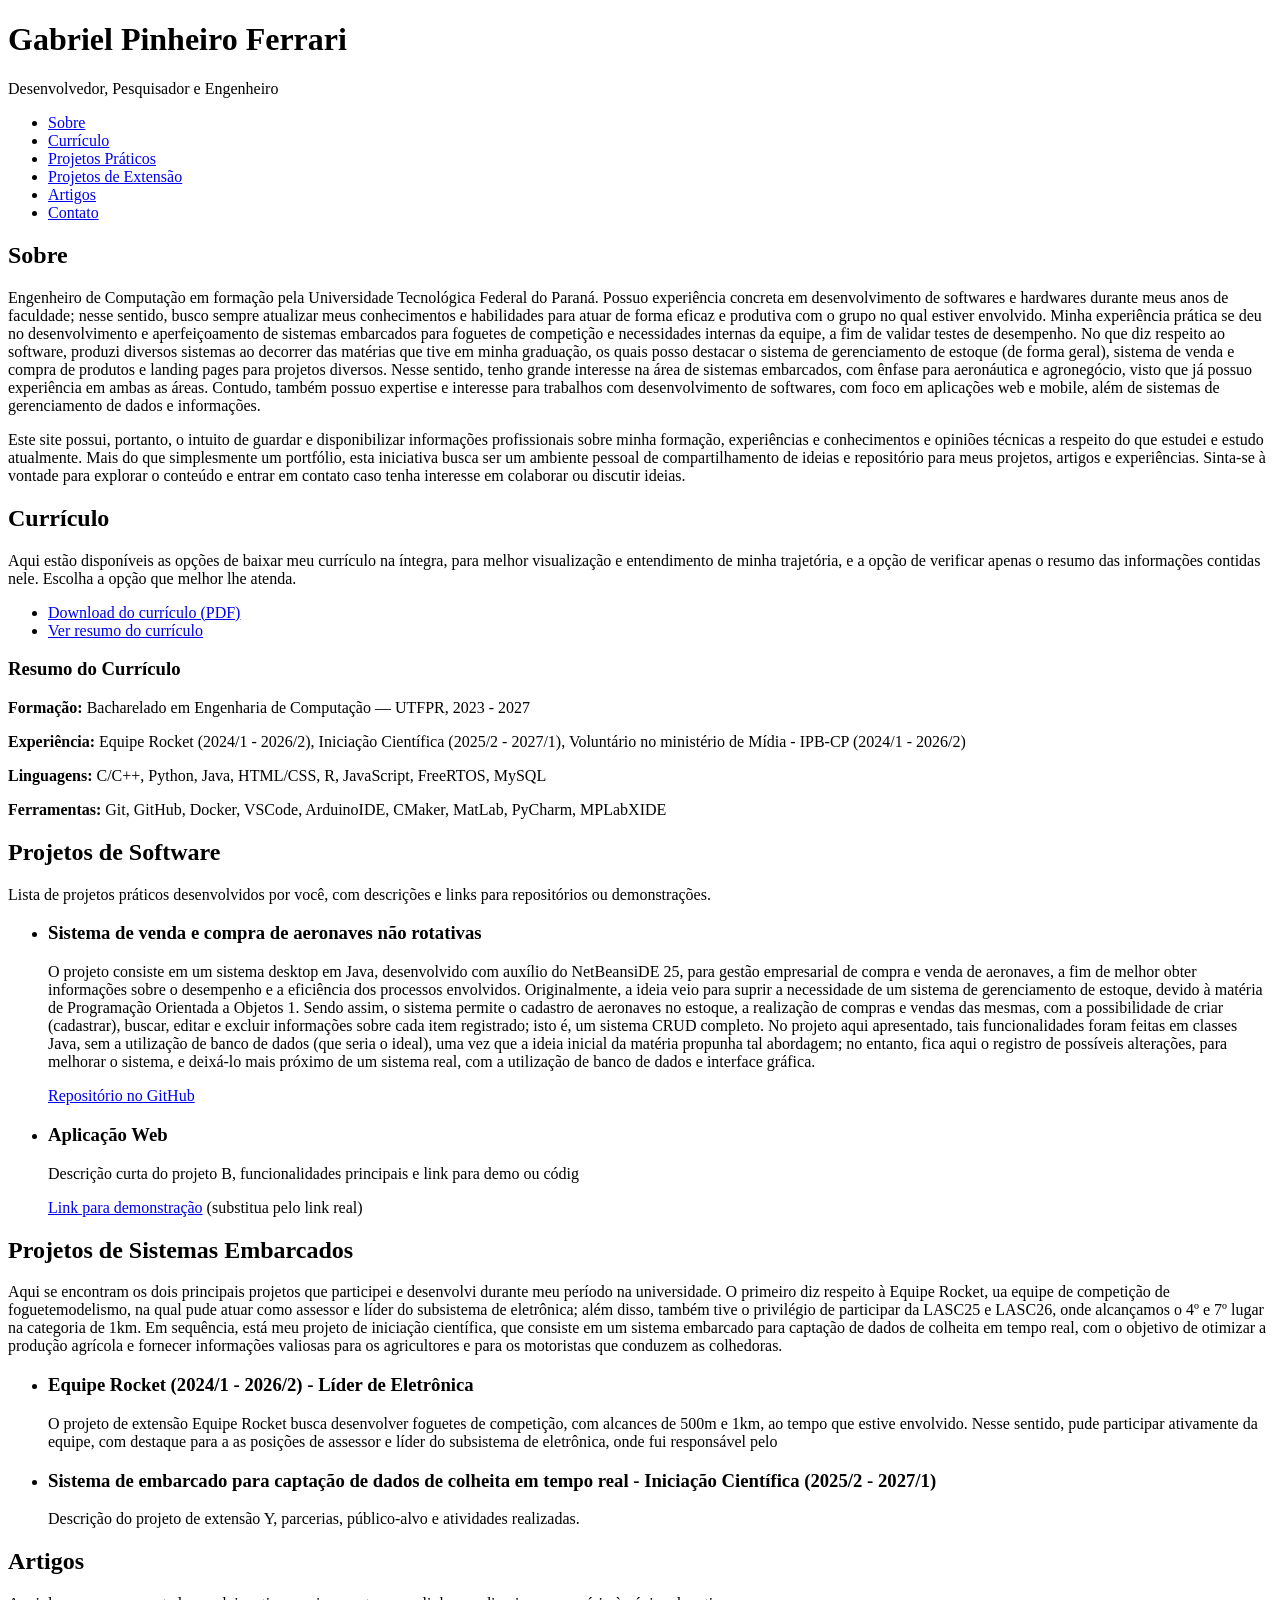
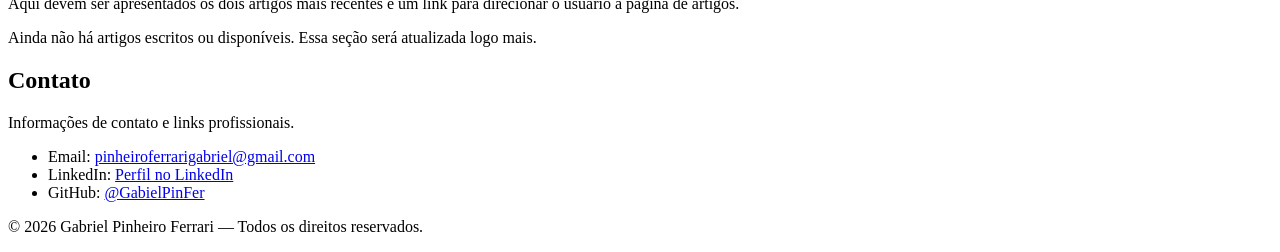
==== Portfolio/index.html @ cd1ccbd6 "Add files via upload" ====
<!DOCTYPE html>

<html lang="pt-BR">
	<head>
		<meta charset="UTF-8">
		<meta name="viewport" content="width=device-width,initial-scale=1">
		<title>Página Pessoal — Gabriel Pinheiro Ferrari</title>
		<meta name="description" content="Página pessoal de Gabriel Pinheiro Ferrari — currículo, projetos práticos e projetos de extensão.">
	</head>
    
	<body>
		<header>
			<h1>Gabriel Pinheiro Ferrari</h1>
			<p>Desenvolvedor, Pesquisador e Engenheiro</p>
			<nav aria-label="Navegação principal">
				<ul>
					<li><a href="#sobre">Sobre</a></li>
					<li><a href="#curriculo">Currículo</a></li>
					<li><a href="#projetos-praticos">Projetos Práticos</a></li>
					<li><a href="#projetos-extensao">Projetos de Extensão</a></li>
                    <li><a href="#artigos">Artigos</a></li>
					<li><a href="#contato">Contato</a></li>
				</ul>
			</nav>
		</header>

		<main>
			<section id="sobre">
				<h2>Sobre</h2>
				<p>
					Engenheiro de Computação em formação pela Universidade Tecnológica Federal do Paraná. Possuo experiência concreta em desenvolvimento de softwares e hardwares durante meus anos de faculdade;
					nesse sentido, busco sempre atualizar meus conhecimentos e habilidades para atuar de forma eficaz e produtiva com o grupo no qual estiver envolvido. Minha experiência prática se deu no desenvolvimento e aperfeiçoamento de 
					sistemas embarcados para foguetes de competição e necessidades internas da equipe, a fim de validar testes de desempenho. No que diz respeito ao software, produzi diversos sistemas ao decorrer das matérias
					que tive em minha graduação, os quais posso destacar o sistema de gerenciamento de estoque (de forma geral), sistema de venda e compra de produtos e landing pages para projetos diversos.
					Nesse sentido, tenho grande interesse na área de sistemas embarcados, com ênfase para aeronáutica e agronegócio, visto que já possuo experiência em ambas as áreas. Contudo, também possuo expertise e interesse
					para trabalhos com desenvolvimento de softwares, com foco em aplicações web e mobile, além de sistemas de gerenciamento de dados e informações.
				</p>
				<p>
					Este site possui, portanto, o intuito de guardar e disponibilizar informações profissionais sobre minha formação, experiências e conhecimentos e opiniões técnicas a respeito do que estudei e estudo atualmente.
					Mais do que simplesmente um portfólio, esta iniciativa busca ser um ambiente pessoal de compartilhamento de ideias e repositório para meus projetos, artigos e experiências. Sinta-se à vontade para explorar o 
					conteúdo e entrar em contato caso tenha interesse em colaborar ou discutir ideias.
				</p>
			</section>

			<section id="curriculo">
				<h2>Currículo</h2>
				<p>Aqui estão disponíveis as opções de baixar meu currículo na íntegra, para melhor visualização e entendimento de minha trajetória, e a opção de verificar apenas o resumo das informações contidas nele. Escolha a opção 
					que melhor lhe atenda.
				</p>
				<ul>
					<li><a href="CurriculoGPF.pdf" download>Download do currículo (PDF)</a></li>
					<li><a href="#curriculo-resumo">Ver resumo do currículo</a></li>
				</ul>

				<article id="curriculo-resumo">
					<h3>Resumo do Currículo</h3>
					<p><strong>Formação:</strong> Bacharelado em Engenharia de Computação — UTFPR, 2023 - 2027</p>
					<p><strong>Experiência:</strong> Equipe Rocket (2024/1 - 2026/2), Iniciação Científica (2025/2 - 2027/1), Voluntário no ministério de Mídia - IPB-CP (2024/1 - 2026/2)</p>
					<p><strong>Linguagens:</strong> C/C++, Python, Java, HTML/CSS, R, JavaScript, FreeRTOS, MySQL</p>
                    <p><strong>Ferramentas:</strong> Git, GitHub, Docker, VSCode, ArduinoIDE, CMaker, MatLab, PyCharm, MPLabXIDE</p>
				</article>
			</section>

			<section id="projetos-praticos">
				<h2>Projetos de Software</h2>
				<p>Lista de projetos práticos desenvolvidos por você, com descrições e links para repositórios ou demonstrações.</p>
				<ul>
					<li>
						<h3>Sistema de venda e compra de aeronaves não rotativas</h3>
						<p>O projeto consiste em um sistema desktop em Java, desenvolvido com auxílio do NetBeansiDE 25, para gestão empresarial de compra e venda de aeronaves, a fim de melhor obter informações sobre o desempenho e a eficiência dos processos envolvidos.
							Originalmente, a ideia veio para suprir a necessidade de um sistema de gerenciamento de estoque, devido à matéria de Programação Orientada a Objetos 1. Sendo assim, o sistema permite o cadastro de aeronaves
							no estoque, a realização de compras e vendas das mesmas, com a possibilidade de criar (cadastrar), buscar, editar e excluir informações sobre cada item registrado; isto é, um sistema CRUD completo. No projeto aqui apresentado,
							tais funcionalidades foram feitas em classes Java, sem a utilização de banco de dados (que seria o ideal), uma vez que a ideia inicial da matéria propunha tal abordagem; no entanto, fica aqui o registro de possíveis alterações,
							para melhorar o sistema, e deixá-lo mais próximo de um sistema real, com a utilização de banco de dados e interface gráfica.
						</p>
						<p><a href="https://github.com/gabriel-pinheiro-ferrari/projeto-a" target="_blank" rel="noopener">Repositório no GitHub</a></p>
					</li>
					<li>
						<h3>Aplicação Web</h3>
						<p>Descrição curta do projeto B, funcionalidades principais e link para demo ou códig</p>
						<p><a href="#">Link para demonstração</a> (substitua pelo link real)</p>
					</li>
				</ul>
			</section>

			<section id="projetos-extensao">
				<h2>Projetos de Sistemas Embarcados</h2>
				<p>Aqui se encontram os dois principais projetos que participei e desenvolvi durante meu período na universidade. O primeiro diz respeito à Equipe Rocket, ua equipe de competição de foguetemodelismo,
                    na qual pude atuar como assessor e líder do subsistema de eletrônica; além disso, também tive o privilégio de participar da LASC25 e LASC26, onde alcançamos o 4º e 7º lugar na categoria de 1km.
                    Em sequência, está meu projeto de iniciação científica, que consiste em um sistema embarcado para captação de dados de colheita em tempo real, com o objetivo de otimizar a produção agrícola e 
                    fornecer informações valiosas para os agricultores e para os motoristas que conduzem as colhedoras.
                </p>
				<ul>
					<li>
						<h3>Equipe Rocket (2024/1 - 2026/2) - Líder de Eletrônica</h3>
						<p>O projeto de extensão Equipe Rocket busca desenvolver foguetes de competição, com alcances de 500m e 1km, ao tempo que estive envolvido. Nesse sentido, pude participar ativamente da equipe, com destaque
							para a as posições de assessor e líder do subsistema de eletrônica, onde fui responsável pelo 
						</p>
					</li>
					<li>
						<h3>Sistema de embarcado para captação de dados de colheita em tempo real - Iniciação Científica (2025/2 - 2027/1)</h3>
						<p>Descrição do projeto de extensão Y, parcerias, público-alvo e atividades realizadas.</p>
					</li>
				</ul>
			</section>

            <section id="artigos">
                <h2>Artigos</h2>
                <p>Aqui devem ser apresentados os dois artigos mais recentes e um link para direcionar o usuário à página de artigos.</p>
				<p>Ainda não há artigos escritos ou disponíveis. Essa seção será atualizada logo mais.</p>
            </section>

			<section id="contato">
				<h2>Contato</h2>
				<p>Informações de contato e links profissionais.</p>
				<ul>
					<li>Email: <a href="mailto:pinheiroferrarigabriel@gmail.com">pinheiroferrarigabriel@gmail.com</a></li>
					<li>LinkedIn: <a href="https://www.linkedin.com/in/gabriel-pinheiro-ferrari-5222b8219" target="_blank" rel="noopener">Perfil no LinkedIn</a></li>
					<li>GitHub: <a href="https://github.com/GabielPinFer" target="_blank" rel="noopener">@GabielPinFer</a></li>
				</ul>
			</section>
		</main>

		<footer>
			<p>&copy; 2026 Gabriel Pinheiro Ferrari — Todos os direitos reservados.</p>
		</footer>
	</body>
</html>
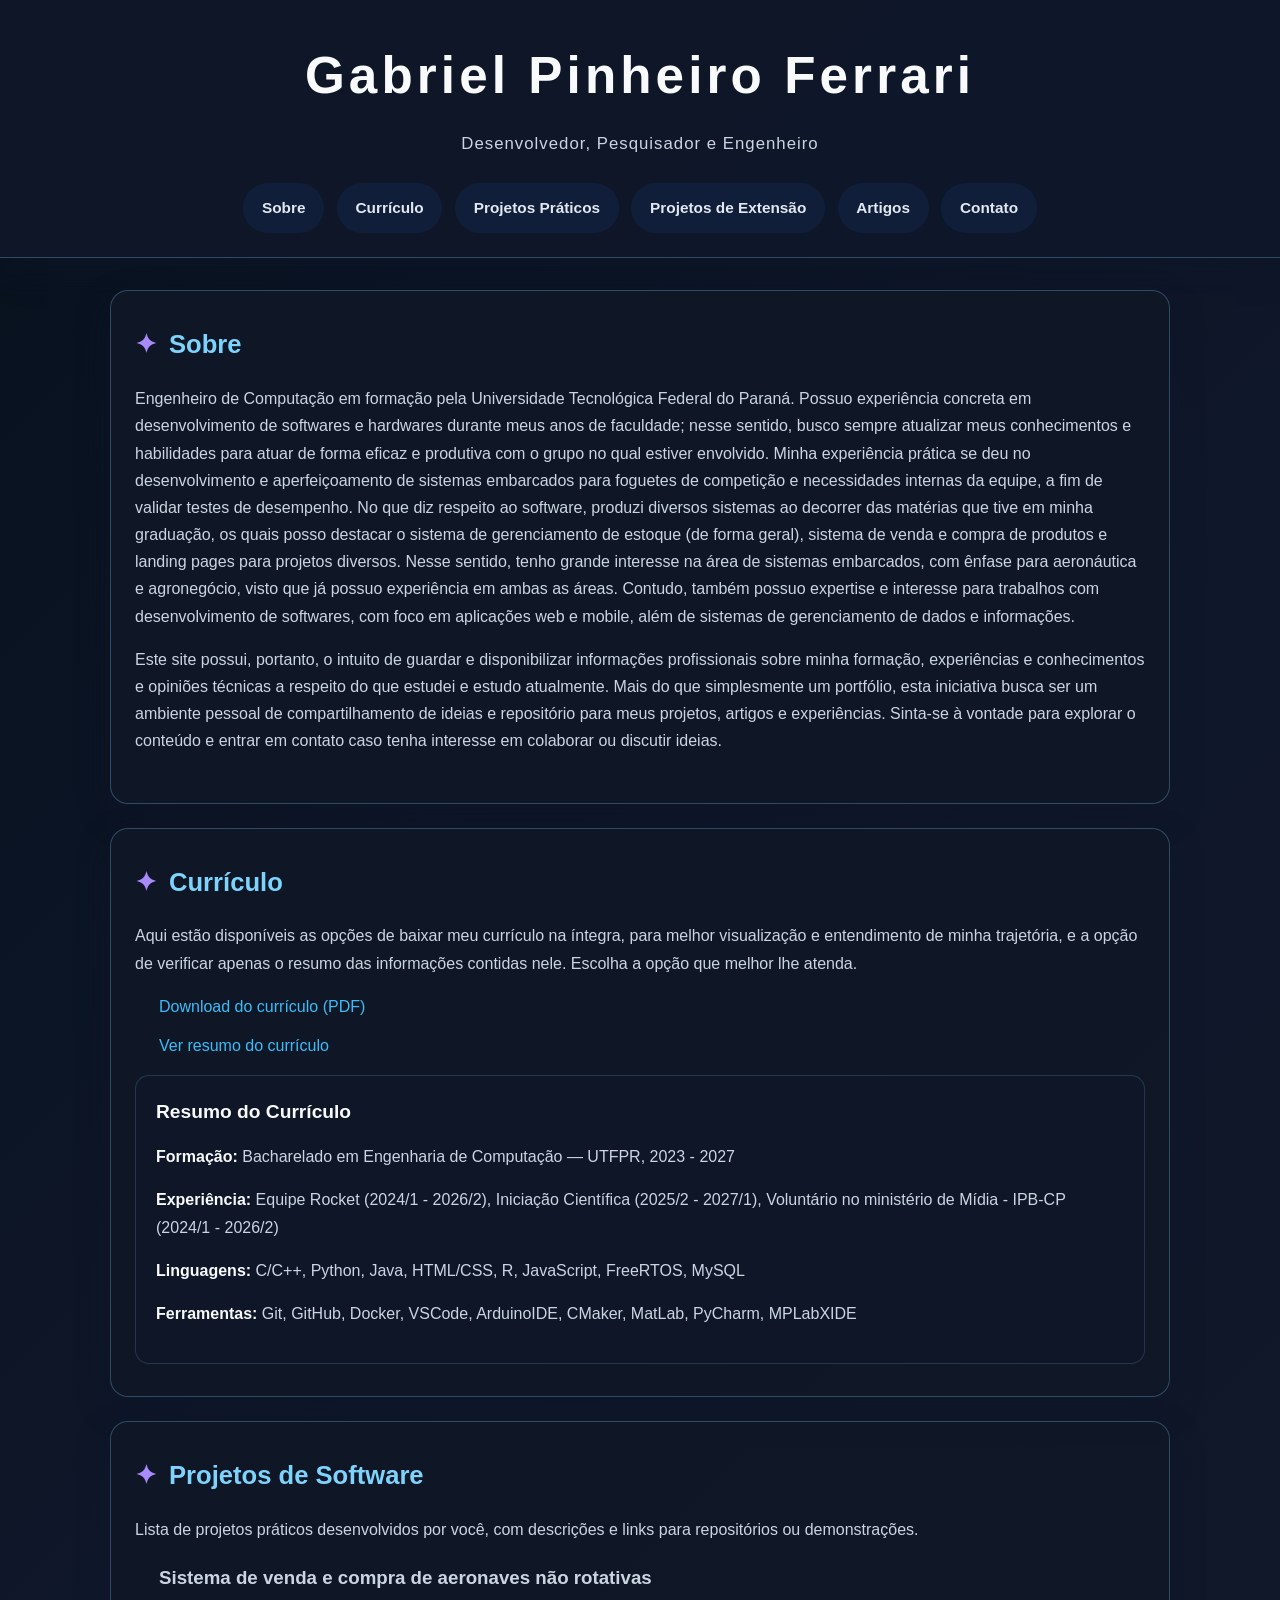
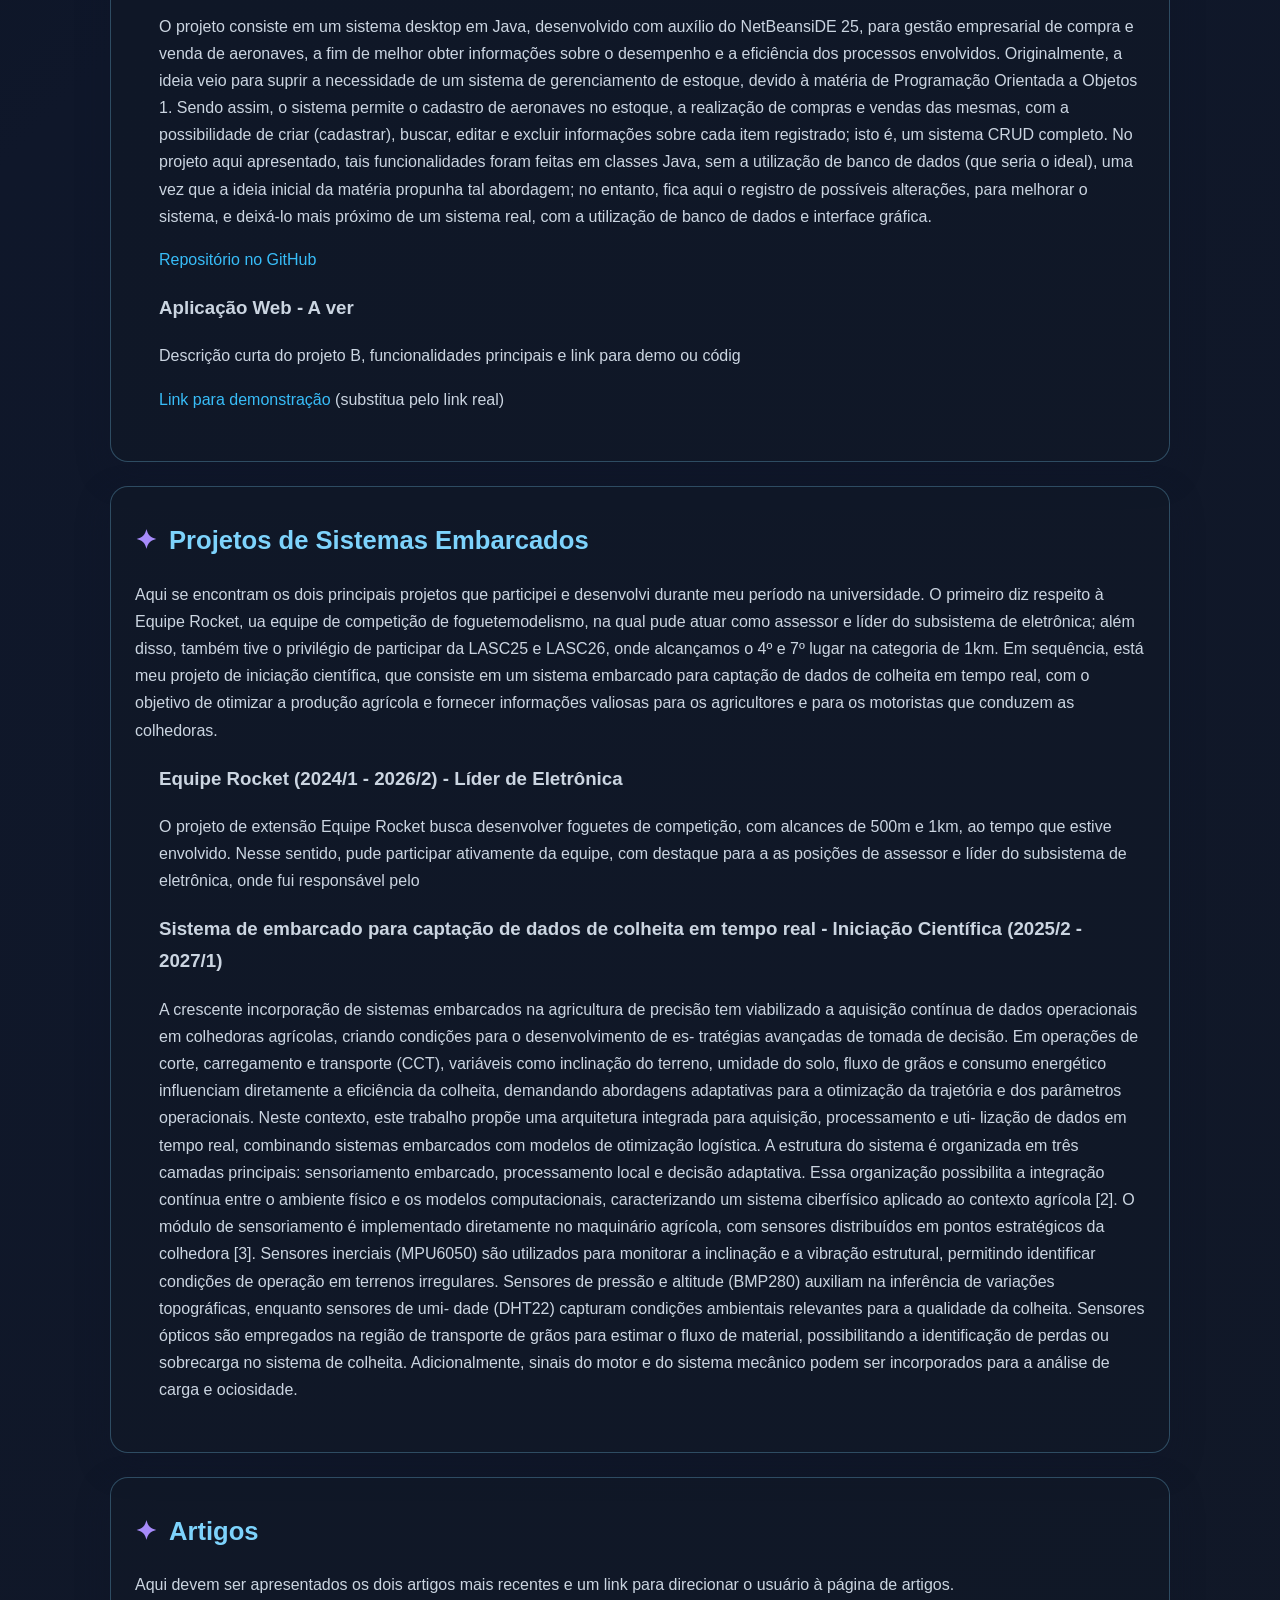
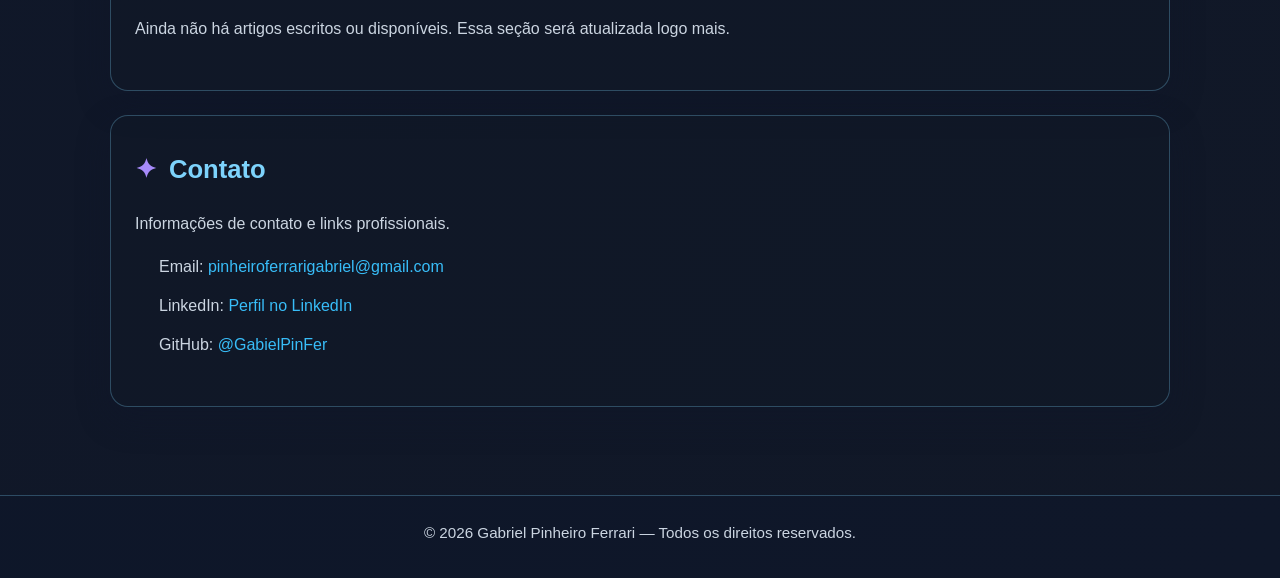
==== commit e143b1c5: "Add files via upload Adicionado o primeiro CSS ao index.html" ====
--- a/Portfolio/index.html
+++ b/Portfolio/index.html
@@ -6,6 +6,7 @@
 		<meta name="viewport" content="width=device-width,initial-scale=1">
 		<title>Página Pessoal — Gabriel Pinheiro Ferrari</title>
 		<meta name="description" content="Página pessoal de Gabriel Pinheiro Ferrari — currículo, projetos práticos e projetos de extensão.">
+		<link rel="stylesheet" href="main.css">
 	</head>
     
 	<body>
@@ -76,7 +77,7 @@
 						<p><a href="https://github.com/gabriel-pinheiro-ferrari/projeto-a" target="_blank" rel="noopener">Repositório no GitHub</a></p>
 					</li>
 					<li>
-						<h3>Aplicação Web</h3>
+						<h3>Aplicação Web - A ver</h3>
 						<p>Descrição curta do projeto B, funcionalidades principais e link para demo ou códig</p>
 						<p><a href="#">Link para demonstração</a> (substitua pelo link real)</p>
 					</li>
@@ -99,7 +100,25 @@
 					</li>
 					<li>
 						<h3>Sistema de embarcado para captação de dados de colheita em tempo real - Iniciação Científica (2025/2 - 2027/1)</h3>
-						<p>Descrição do projeto de extensão Y, parcerias, público-alvo e atividades realizadas.</p>
+						<p>A crescente incorporação de sistemas embarcados na agricultura de precisão tem viabilizado a aquisição
+							contínua de dados operacionais em colhedoras agrícolas, criando condições para o desenvolvimento de es-
+							tratégias avançadas de tomada de decisão. Em operações de corte, carregamento e transporte (CCT),
+							variáveis como inclinação do terreno, umidade do solo, fluxo de grãos e consumo energético influenciam
+							diretamente a eficiência da colheita, demandando abordagens adaptativas para a otimização da trajetória e
+							dos parâmetros operacionais.
+							Neste contexto, este trabalho propõe uma arquitetura integrada para aquisição, processamento e uti-
+							lização de dados em tempo real, combinando sistemas embarcados com modelos de otimização logística. A
+							estrutura do sistema é organizada em três camadas principais: sensoriamento embarcado, processamento
+							local e decisão adaptativa. Essa organização possibilita a integração contínua entre o ambiente físico e os
+							modelos computacionais, caracterizando um sistema ciberfísico aplicado ao contexto agrícola [2]. O módulo
+							de sensoriamento é implementado diretamente no maquinário agrícola, com sensores distribuídos em pontos
+							estratégicos da colhedora [3]. Sensores inerciais (MPU6050) são utilizados para monitorar a inclinação e
+							a vibração estrutural, permitindo identificar condições de operação em terrenos irregulares. Sensores de
+							pressão e altitude (BMP280) auxiliam na inferência de variações topográficas, enquanto sensores de umi-
+							dade (DHT22) capturam condições ambientais relevantes para a qualidade da colheita. Sensores ópticos são
+							empregados na região de transporte de grãos para estimar o fluxo de material, possibilitando a identificação
+							de perdas ou sobrecarga no sistema de colheita. Adicionalmente, sinais do motor e do sistema mecânico
+							podem ser incorporados para a análise de carga e ociosidade.</p>
 					</li>
 				</ul>
 			</section>
--- a/Portfolio/main.css
+++ b/Portfolio/main.css
@@ -0,0 +1,228 @@
+:root {
+  --bg-color: #07111d;
+  --bg-panel: rgba(17, 24, 39, 0.88);
+  --bg-panel-strong: rgba(15, 23, 42, 0.96);
+  --text-color: #e2e8f0;
+  --muted-color: #cbd5e1;
+  --accent-color: #7dd3fc;
+  --accent-strong: #38bdf8;
+  --highlight-color: #a78bfa;
+  --border-color: rgba(125, 211, 252, 0.28);
+  --shadow-color: rgba(15, 23, 42, 0.45);
+}
+
+* {
+  box-sizing: border-box;
+}
+
+html {
+  scroll-behavior: smooth;
+}
+
+body {
+  margin: 0;
+  font-family: "Segoe UI", Tahoma, Geneva, Verdana, sans-serif;
+  background: linear-gradient(135deg, var(--bg-color), #0f172a 35%, #111827 100%);
+  color: var(--text-color);
+  line-height: 1.7;
+}
+
+header {
+  background: rgba(15, 23, 42, 0.9);
+  border-bottom: 1px solid var(--border-color);
+  box-shadow: 0 12px 30px var(--shadow-color);
+  padding: 2rem 1rem 1.5rem;
+}
+
+h1 {
+  margin: 0;
+  text-align: center;
+  font-size: clamp(2.2rem, 4vw, 3.6rem);
+  letter-spacing: 0.08em;
+  font-weight: 800;
+  color: #f8fafc;
+}
+
+header p {
+  margin: 0.7rem auto 1.5rem;
+  text-align: center;
+  font-size: 1.05rem;
+  letter-spacing: 0.06em;
+  font-weight: 500;
+  color: var(--muted-color);
+}
+
+nav {
+  display: flex;
+  justify-content: center;
+}
+
+nav ul {
+  list-style: none;
+  display: flex;
+  flex-wrap: wrap;
+  justify-content: center;
+  gap: 0.8rem;
+  margin: 0;
+  padding: 0;
+}
+
+nav li {
+  display: inline-flex;
+}
+
+nav a {
+  display: inline-block;
+  padding: 0.7rem 1.1rem;
+  border-radius: 999px;
+  text-decoration: none;
+  color: var(--text-color);
+  font-weight: 700;
+  font-size: 0.96rem;
+  background: rgba(59, 130, 246, 0.08);
+  border: 1px solid transparent;
+  transition: background-color 0.25s ease, color 0.25s ease, transform 0.25s ease, border-color 0.25s ease;
+}
+
+nav a:hover,
+nav a:focus-visible {
+  background: rgba(125, 211, 252, 0.18);
+  color: var(--accent-color);
+  border-color: rgba(125, 211, 252, 0.42);
+  transform: translateY(-2px);
+}
+
+main {
+  max-width: 1100px;
+  margin: 2rem auto;
+  padding: 0 1.25rem 2rem;
+}
+
+section {
+  background: var(--bg-panel);
+  border: 1px solid var(--border-color);
+  border-radius: 18px;
+  padding: 2rem 1.5rem;
+  margin-bottom: 1.5rem;
+  box-shadow: 0 12px 32px var(--shadow-color);
+}
+
+section h2 {
+  display: flex;
+  align-items: center;
+  gap: 0.75rem;
+  margin: 0 0 1.15rem;
+  font-size: clamp(1.6rem, 2vw, 2.2rem);
+  font-weight: 800;
+  color: var(--accent-color);
+}
+
+section h2::before {
+  content: "✦";
+  display: inline-block;
+  font-size: 1em;
+  color: var(--highlight-color);
+  animation: pulse 1.8s ease-in-out infinite;
+}
+
+@keyframes pulse {
+  0%,
+  100% {
+    transform: scale(1);
+    opacity: 1;
+  }
+  50% {
+    transform: scale(1.2);
+    opacity: 0.8;
+  }
+}
+
+p,
+li,
+a,
+strong {
+  font-size: 1rem;
+}
+
+section p,
+article p,
+section li {
+  display: block;
+  margin: 0 0 1rem;
+  color: var(--muted-color);
+  font-weight: 400;
+}
+
+section > p,
+article > p {
+  margin-bottom: 1rem;
+}
+
+section ul {
+  margin: 0 0 1rem 1.5rem;
+  padding: 0;
+}
+
+section ul li {
+  margin-bottom: 0.75rem;
+}
+
+a {
+  color: var(--accent-strong);
+  text-decoration: none;
+  transition: color 0.2s ease, opacity 0.2s ease;
+}
+
+p a:hover,
+li a:hover {
+  color: var(--highlight-color);
+  opacity: 0.9;
+}
+
+strong {
+  color: #f8fafc;
+  font-weight: 700;
+}
+
+article {
+  background: rgba(15, 23, 42, 0.64);
+  border: 1px solid rgba(125, 211, 252, 0.18);
+  border-radius: 14px;
+  padding: 1.25rem;
+  margin-top: 1rem;
+}
+
+article h3 {
+  margin: 0 0 0.9rem;
+  color: #f8fafc;
+  font-size: 1.2rem;
+}
+
+footer {
+  text-align: center;
+  padding: 1.5rem 1rem 2rem;
+  color: var(--muted-color);
+  border-top: 1px solid var(--border-color);
+  background: rgba(15, 23, 42, 0.85);
+}
+
+footer p {
+  margin: 0;
+  font-size: 0.95rem;
+}
+
+@media (max-width: 640px) {
+  nav ul {
+    flex-direction: column;
+    align-items: center;
+  }
+
+  nav a {
+    width: min(100%, 260px);
+    text-align: center;
+  }
+
+  section {
+    padding: 1.5rem 1rem;
+  }
+}
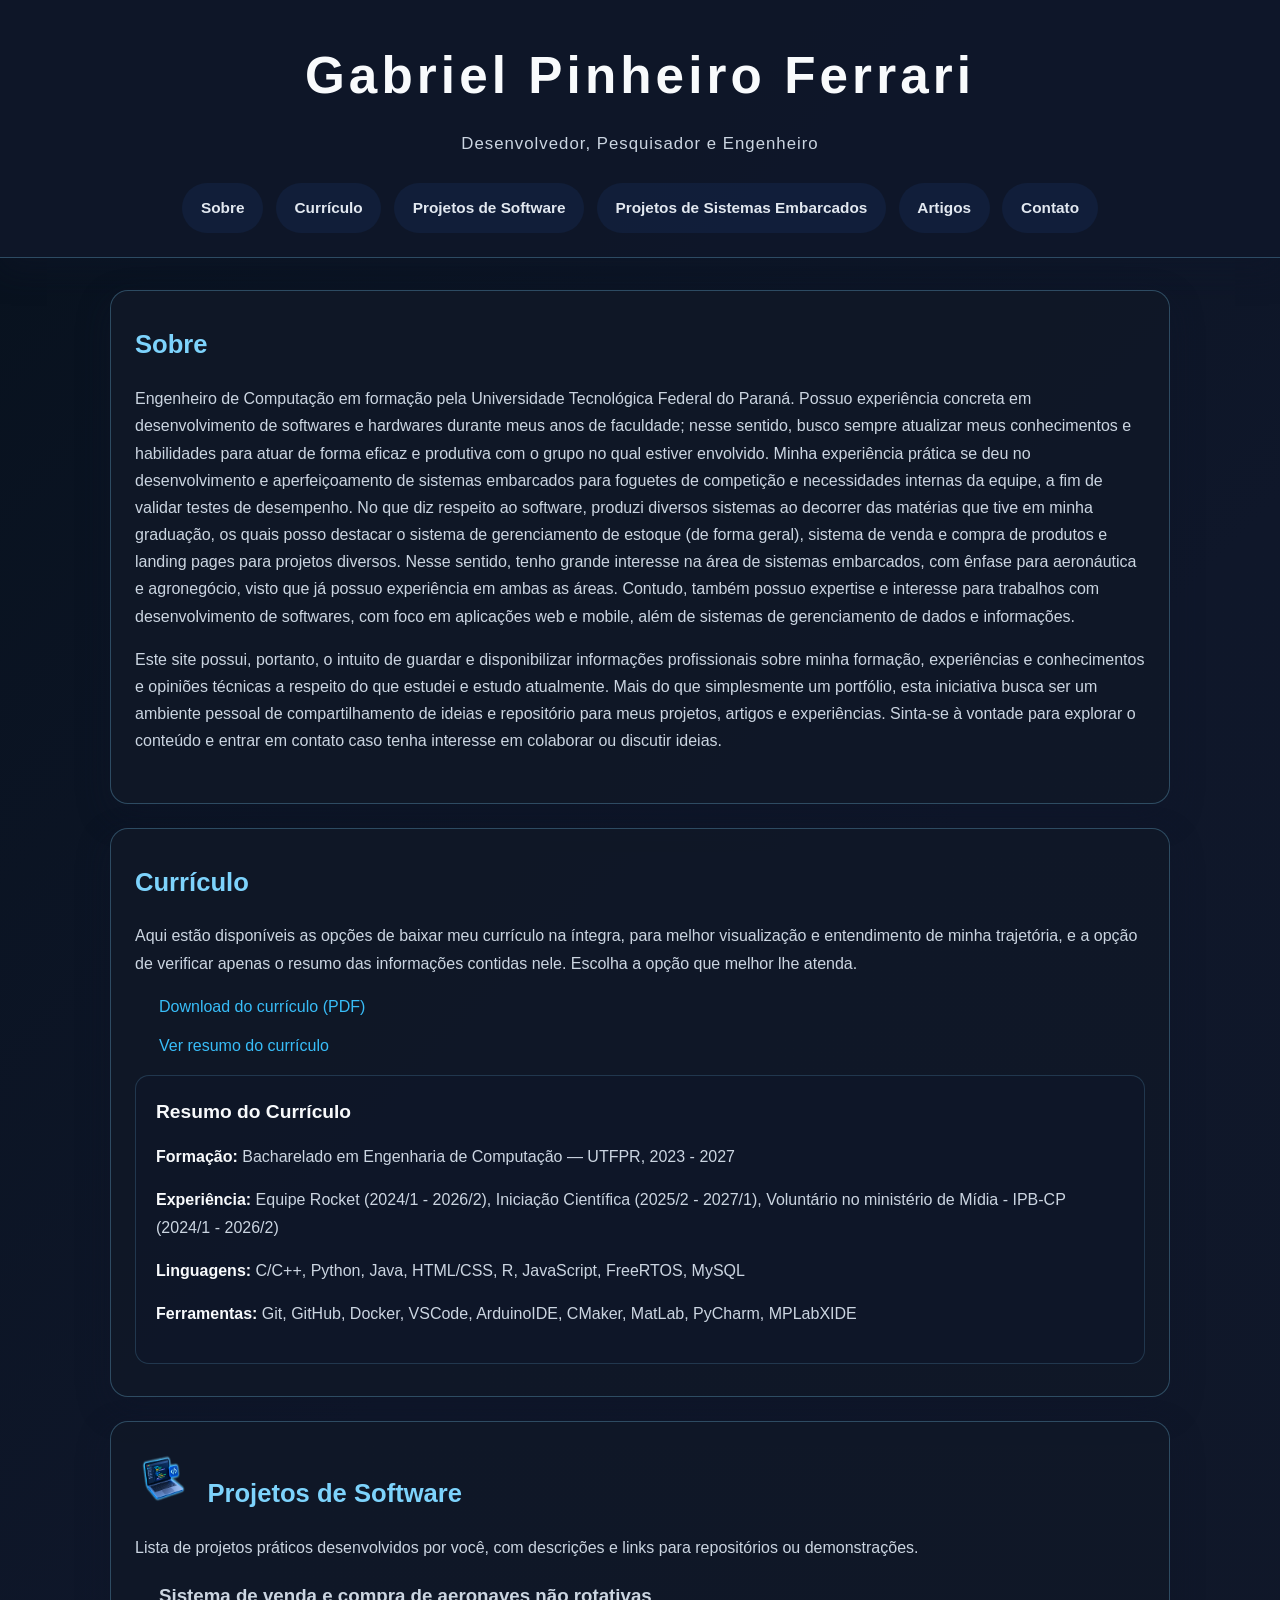
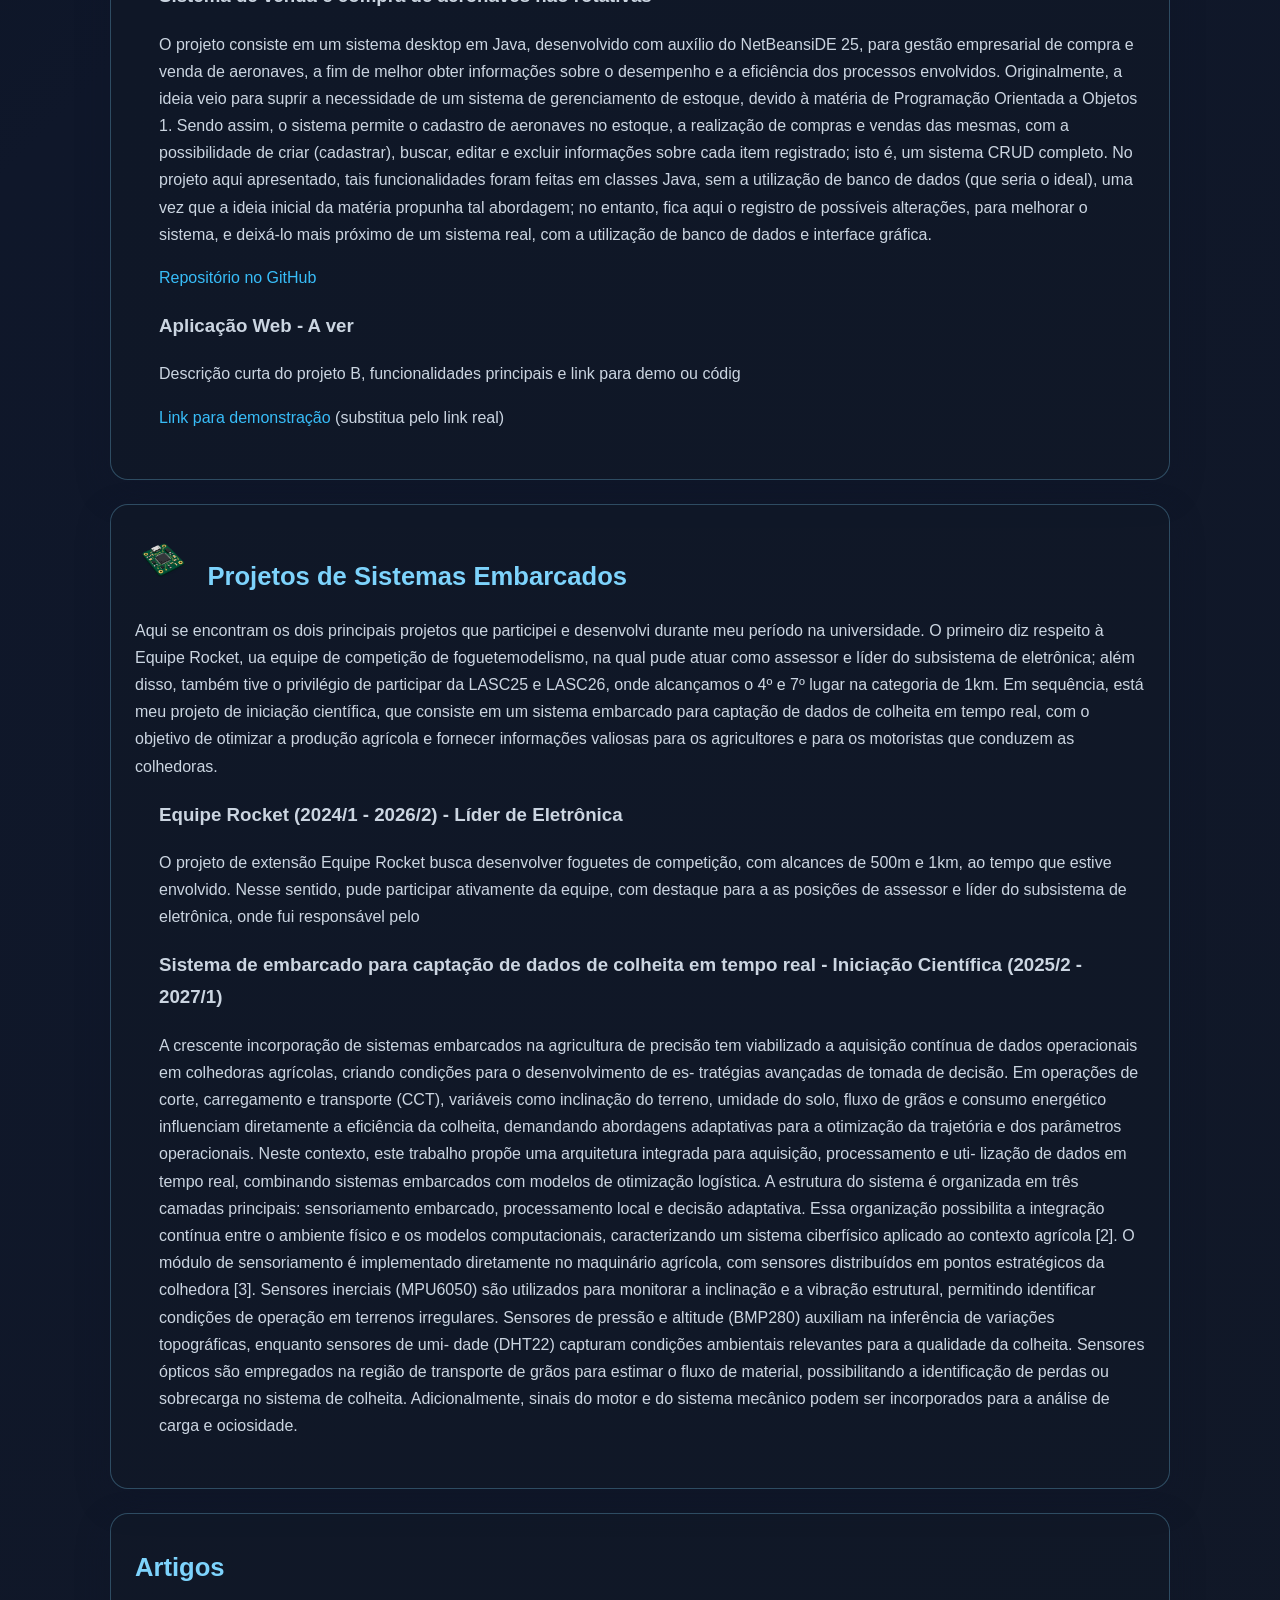
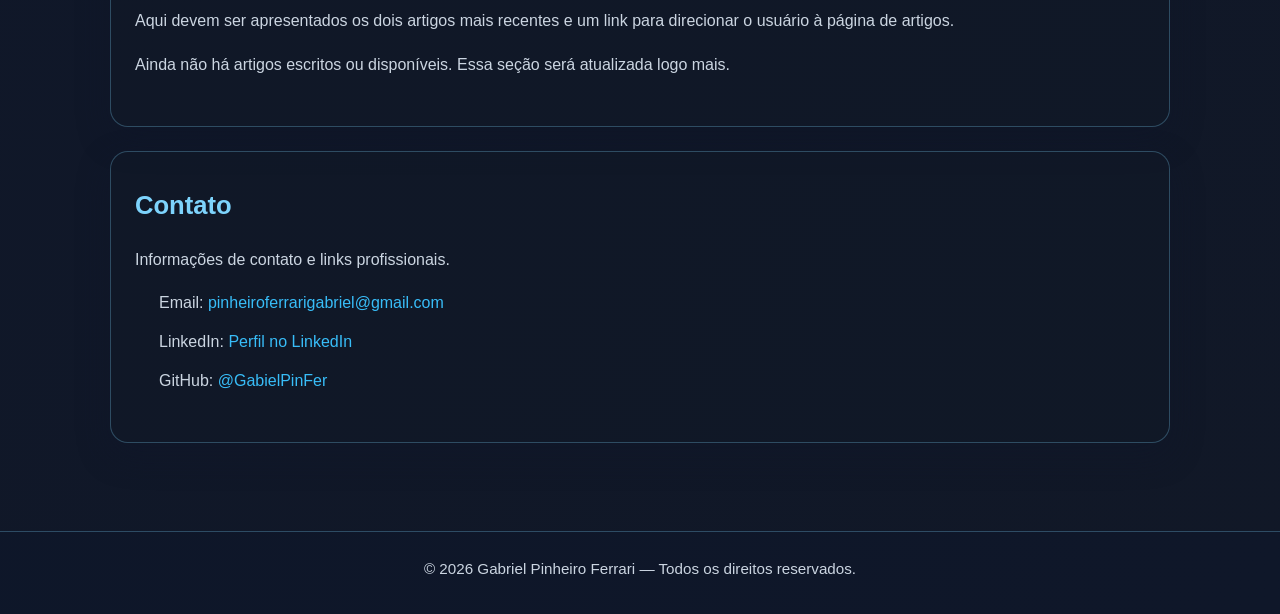
==== commit 6a82157f: "Add files via upload Adicionado itens específicos para Seções (Projetos de Software e Embarcados)" ====
--- a/Portfolio/index.html
+++ b/Portfolio/index.html
@@ -17,8 +17,8 @@
 				<ul>
 					<li><a href="#sobre">Sobre</a></li>
 					<li><a href="#curriculo">Currículo</a></li>
-					<li><a href="#projetos-praticos">Projetos Práticos</a></li>
-					<li><a href="#projetos-extensao">Projetos de Extensão</a></li>
+					<li><a href="#projetos-praticos">Projetos de Software</a></li>
+					<li><a href="#projetos-embarcados">Projetos de Sistemas Embarcados</a></li>
                     <li><a href="#artigos">Artigos</a></li>
 					<li><a href="#contato">Contato</a></li>
 				</ul>
@@ -63,6 +63,7 @@
 			</section>
 
 			<section id="projetos-praticos">
+				<img src="figs/imagem-Projetos_Software.png" alt="Ícone para projetos de software" class="icone-secao">
 				<h2>Projetos de Software</h2>
 				<p>Lista de projetos práticos desenvolvidos por você, com descrições e links para repositórios ou demonstrações.</p>
 				<ul>
@@ -84,7 +85,8 @@
 				</ul>
 			</section>
 
-			<section id="projetos-extensao">
+			<section id="projetos-embarcados">
+				<img src="figs/imagem-Sistemas_Embarcados.png" alt="Ícone para sistemas embarcados" class="icone-secao">
 				<h2>Projetos de Sistemas Embarcados</h2>
 				<p>Aqui se encontram os dois principais projetos que participei e desenvolvi durante meu período na universidade. O primeiro diz respeito à Equipe Rocket, ua equipe de competição de foguetemodelismo,
                     na qual pude atuar como assessor e líder do subsistema de eletrônica; além disso, também tive o privilégio de participar da LASC25 e LASC26, onde alcançamos o 4º e 7º lugar na categoria de 1km.
--- a/Portfolio/main.css
+++ b/Portfolio/main.css
@@ -108,7 +108,7 @@
 }
 
 section h2 {
-  display: flex;
+  display: inline-block;
   align-items: center;
   gap: 0.75rem;
   margin: 0 0 1.15rem;
@@ -117,26 +117,26 @@
   color: var(--accent-color);
 }
 
-section h2::before {
-  content: "✦";
-  display: inline-block;
-  font-size: 1em;
-  color: var(--highlight-color);
-  animation: pulse 1.8s ease-in-out infinite;
-}
-
-@keyframes pulse {
+.icone-secao {
+  display:inline-block;
+  align-items: center;
+  margin-right: 0.75rem;
+  width: 3.5em;
+  height: 3.0em;
+  fill: var(--highlight-color);
+  animation:flutuar 2s ease-in-out infinite;
+}
+/*
+@keyframes flutuar {
   0%,
   100% {
-    transform: scale(1);
-    opacity: 1;
+    transform: translateY(-10px);
   }
   50% {
-    transform: scale(1.2);
-    opacity: 0.8;
-  }
-}
-
+    transform: translateY(0px);
+  }
+}
+*/
 p,
 li,
 a,
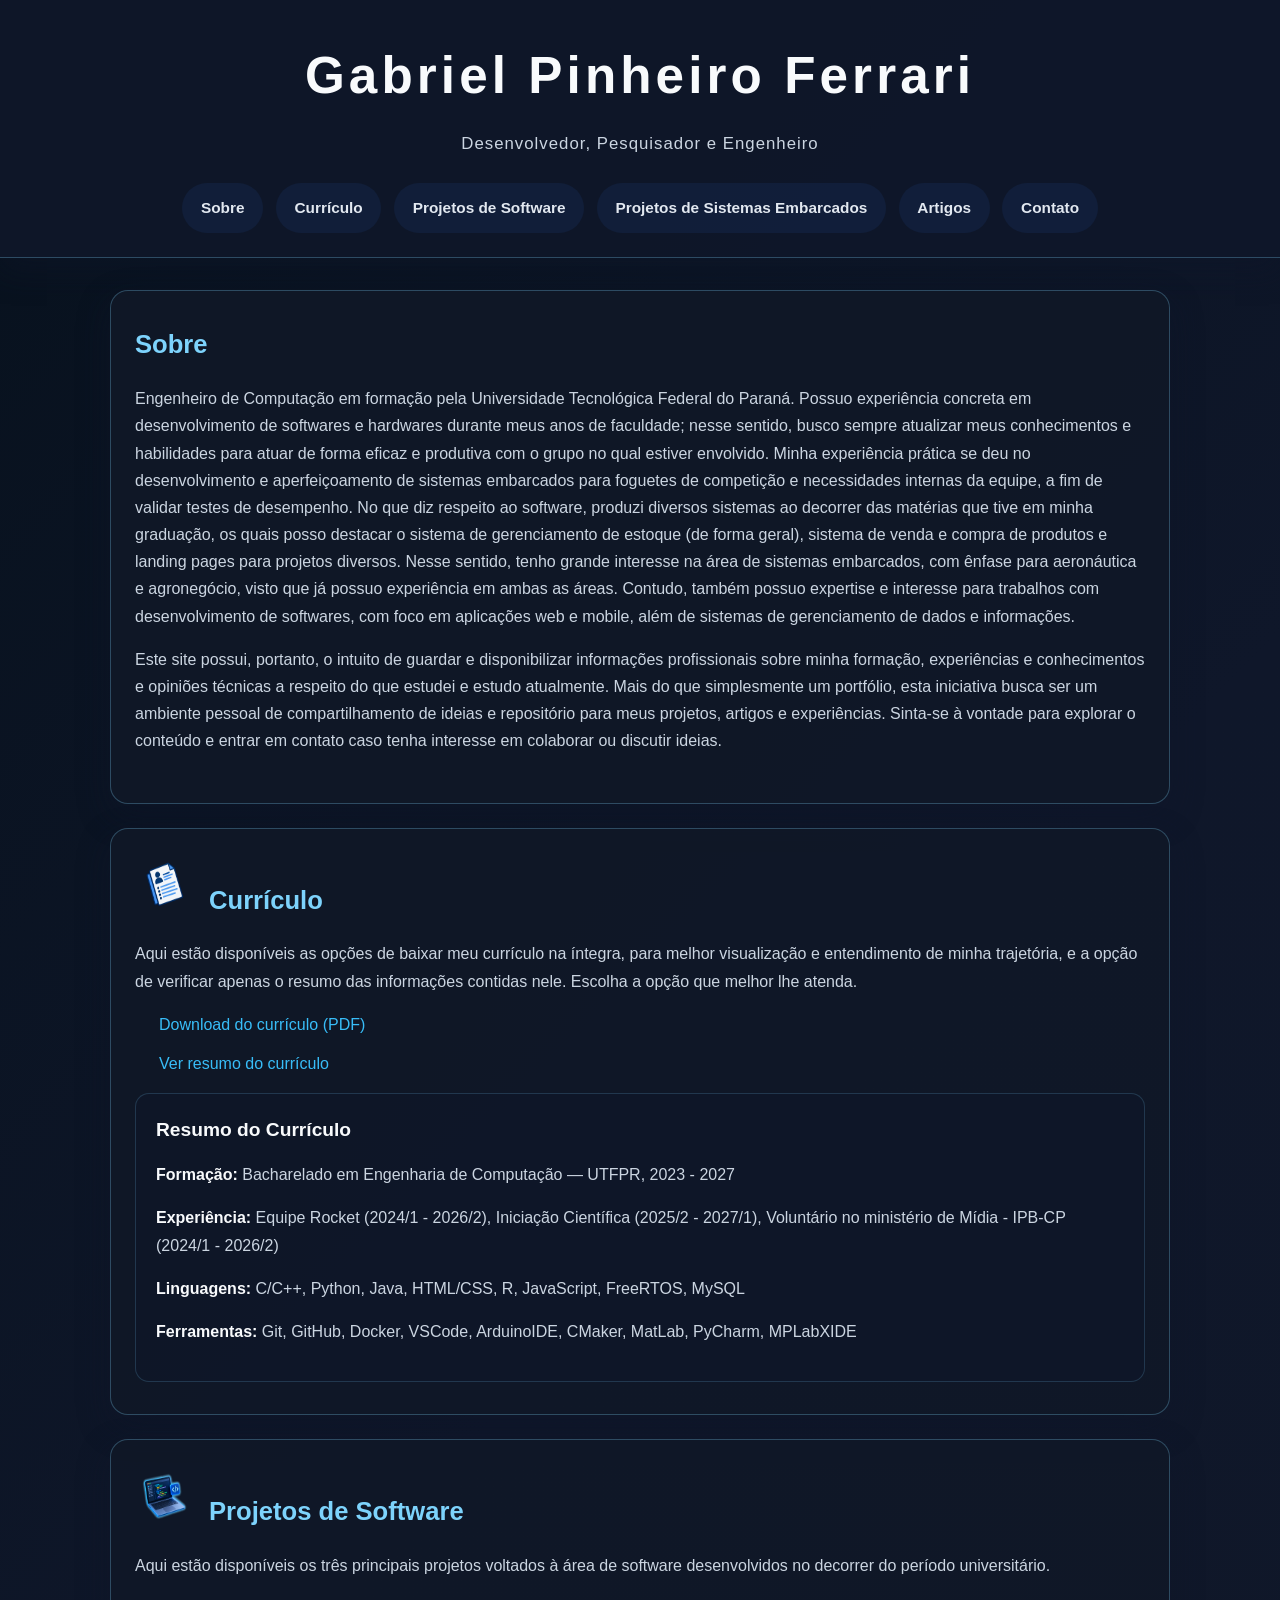
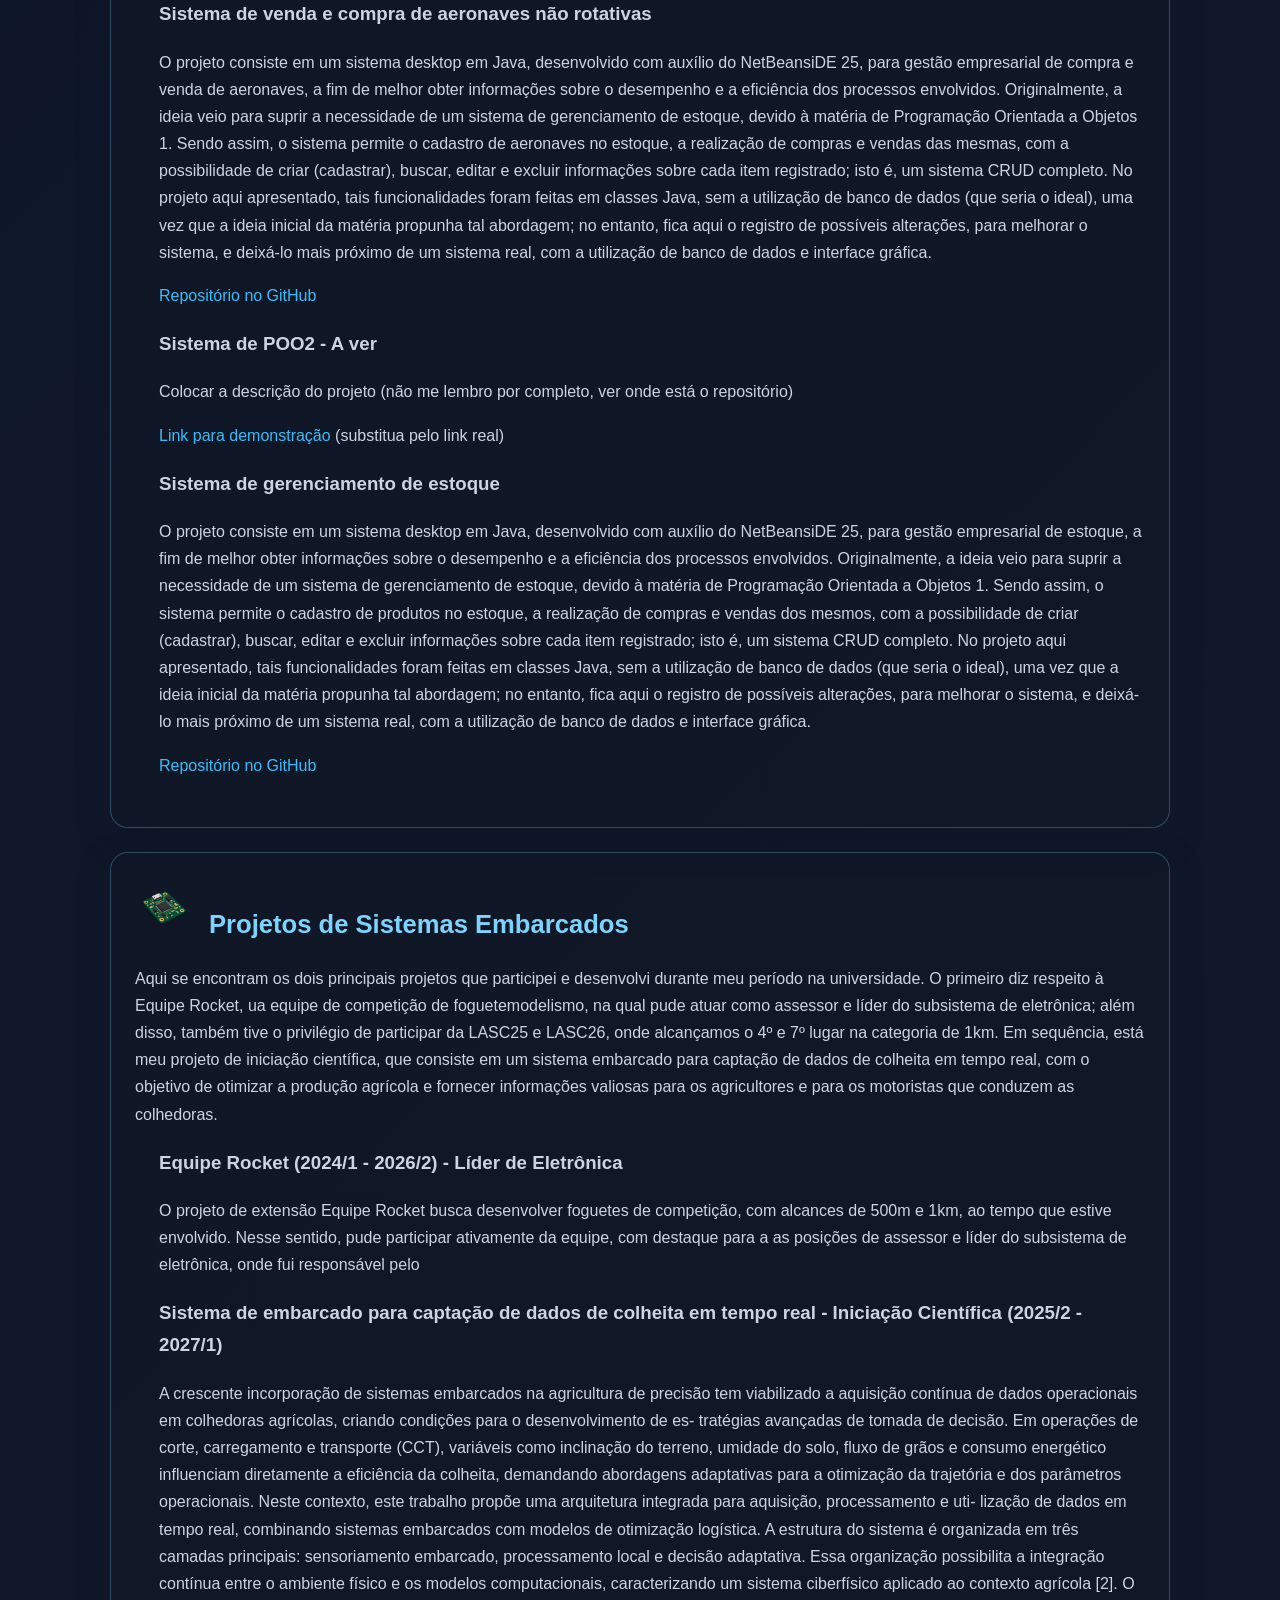
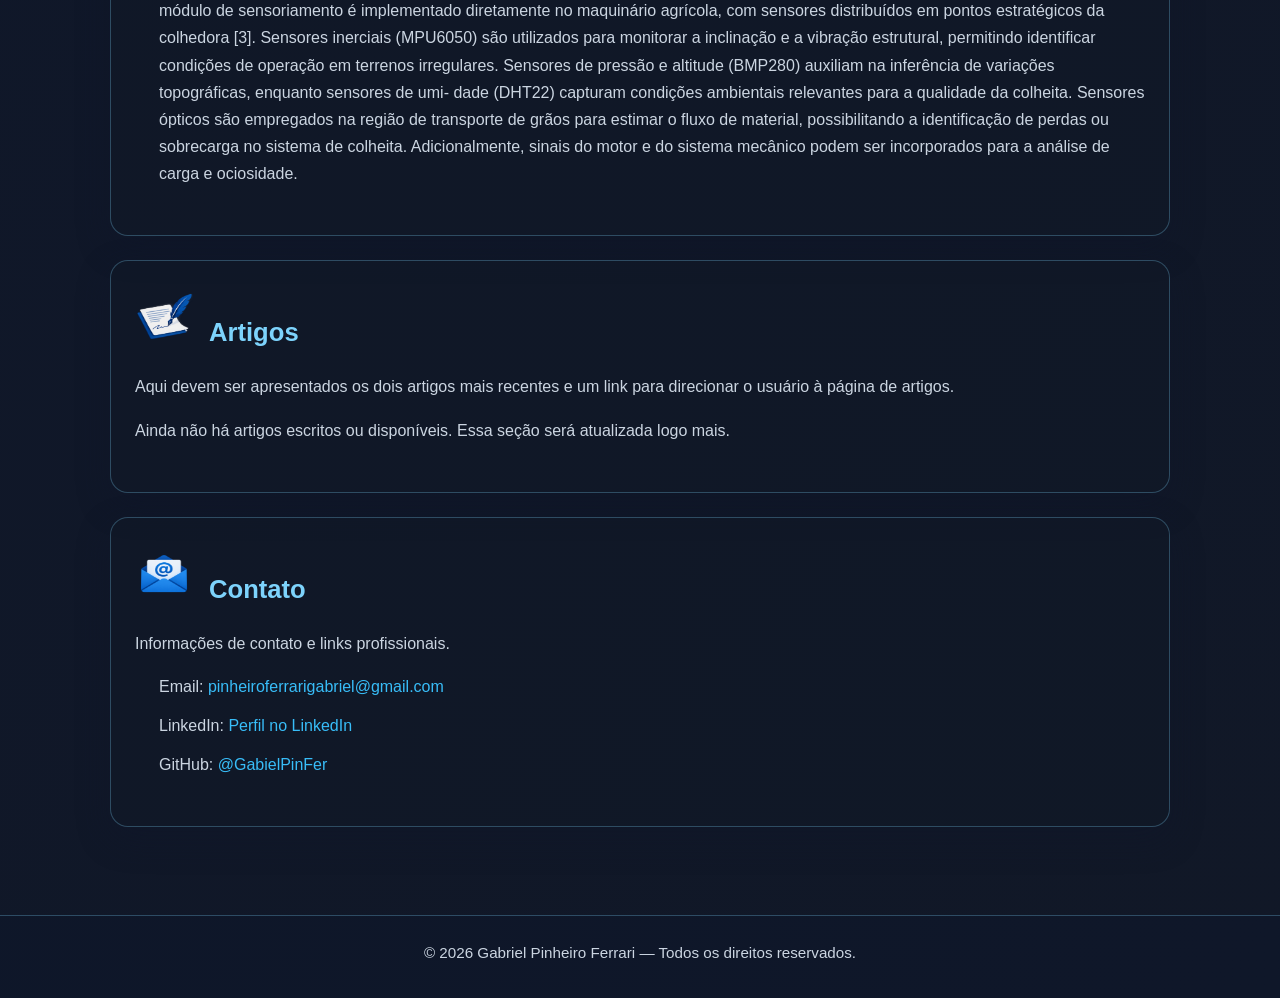
==== commit 11ea2076: "Add files via upload Ícones de Sistemas embarcados, software, contato e artigos adicionados. Texto a" ====
--- a/Portfolio/index.html
+++ b/Portfolio/index.html
@@ -17,7 +17,7 @@
 				<ul>
 					<li><a href="#sobre">Sobre</a></li>
 					<li><a href="#curriculo">Currículo</a></li>
-					<li><a href="#projetos-praticos">Projetos de Software</a></li>
+					<li><a href="#projetos-software">Projetos de Software</a></li>
 					<li><a href="#projetos-embarcados">Projetos de Sistemas Embarcados</a></li>
                     <li><a href="#artigos">Artigos</a></li>
 					<li><a href="#contato">Contato</a></li>
@@ -27,6 +27,7 @@
 
 		<main>
 			<section id="sobre">
+				
 				<h2>Sobre</h2>
 				<p>
 					Engenheiro de Computação em formação pela Universidade Tecnológica Federal do Paraná. Possuo experiência concreta em desenvolvimento de softwares e hardwares durante meus anos de faculdade;
@@ -44,6 +45,7 @@
 			</section>
 
 			<section id="curriculo">
+				<img src="figs/imagem-Curriculo.png" alt="Ícone para currículo" class="icone-secao">
 				<h2>Currículo</h2>
 				<p>Aqui estão disponíveis as opções de baixar meu currículo na íntegra, para melhor visualização e entendimento de minha trajetória, e a opção de verificar apenas o resumo das informações contidas nele. Escolha a opção 
 					que melhor lhe atenda.
@@ -62,10 +64,10 @@
 				</article>
 			</section>
 
-			<section id="projetos-praticos">
+			<section id="projetos-software">
 				<img src="figs/imagem-Projetos_Software.png" alt="Ícone para projetos de software" class="icone-secao">
 				<h2>Projetos de Software</h2>
-				<p>Lista de projetos práticos desenvolvidos por você, com descrições e links para repositórios ou demonstrações.</p>
+				<p>Aqui estão disponíveis os três principais projetos voltados à área de software desenvolvidos no decorrer do período universitário.</p>
 				<ul>
 					<li>
 						<h3>Sistema de venda e compra de aeronaves não rotativas</h3>
@@ -78,9 +80,19 @@
 						<p><a href="https://github.com/gabriel-pinheiro-ferrari/projeto-a" target="_blank" rel="noopener">Repositório no GitHub</a></p>
 					</li>
 					<li>
-						<h3>Aplicação Web - A ver</h3>
-						<p>Descrição curta do projeto B, funcionalidades principais e link para demo ou códig</p>
+						<h3>Sistema de POO2 - A ver</h3>
+						<p>Colocar a descrição do projeto (não me lembro por completo, ver onde está o repositório)</p>
 						<p><a href="#">Link para demonstração</a> (substitua pelo link real)</p>
+					</li>
+					<li>
+						<h3>Sistema de gerenciamento de estoque</h3>
+						<p>O projeto consiste em um sistema desktop em Java, desenvolvido com auxílio do NetBeansiDE 25, para gestão empresarial de estoque, a fim de melhor obter informações sobre o desempenho e a eficiência dos processos envolvidos.
+							Originalmente, a ideia veio para suprir a necessidade de um sistema de gerenciamento de estoque, devido à matéria de Programação Orientada a Objetos 1. Sendo assim, o sistema permite o cadastro de produtos
+							no estoque, a realização de compras e vendas dos mesmos, com a possibilidade de criar (cadastrar), buscar, editar e excluir informações sobre cada item registrado; isto é, um sistema CRUD completo. No projeto aqui apresentado,
+							tais funcionalidades foram feitas em classes Java, sem a utilização de banco de dados (que seria o ideal), uma vez que a ideia inicial da matéria propunha tal abordagem; no entanto, fica aqui o registro de possíveis alterações,
+							para melhorar o sistema, e deixá-lo mais próximo de um sistema real, com a utilização de banco de dados e interface gráfica.
+						</p>
+						<p><a href="https://github.com/gabriel-pinheiro-ferrari/projeto-estoque" target="_blank" rel="noopener">Repositório no GitHub</a></p>
 					</li>
 				</ul>
 			</section>
@@ -99,6 +111,7 @@
 						<p>O projeto de extensão Equipe Rocket busca desenvolver foguetes de competição, com alcances de 500m e 1km, ao tempo que estive envolvido. Nesse sentido, pude participar ativamente da equipe, com destaque
 							para a as posições de assessor e líder do subsistema de eletrônica, onde fui responsável pelo 
 						</p>
+
 					</li>
 					<li>
 						<h3>Sistema de embarcado para captação de dados de colheita em tempo real - Iniciação Científica (2025/2 - 2027/1)</h3>
@@ -126,12 +139,14 @@
 			</section>
 
             <section id="artigos">
+				<img src="figs/imagem-Artigo.png" alt="Ícone para artigo" class="icone-secao">
                 <h2>Artigos</h2>
                 <p>Aqui devem ser apresentados os dois artigos mais recentes e um link para direcionar o usuário à página de artigos.</p>
 				<p>Ainda não há artigos escritos ou disponíveis. Essa seção será atualizada logo mais.</p>
             </section>
 
 			<section id="contato">
+				<img src="figs/imagem-Contato.png" alt="Ícone para contato" class="icone-secao">
 				<h2>Contato</h2>
 				<p>Informações de contato e links profissionais.</p>
 				<ul>
--- a/Portfolio/main.css
+++ b/Portfolio/main.css
@@ -121,7 +121,7 @@
   display:inline-block;
   align-items: center;
   margin-right: 0.75rem;
-  width: 3.5em;
+  width: 3.6em;
   height: 3.0em;
   fill: var(--highlight-color);
   animation:flutuar 2s ease-in-out infinite;
